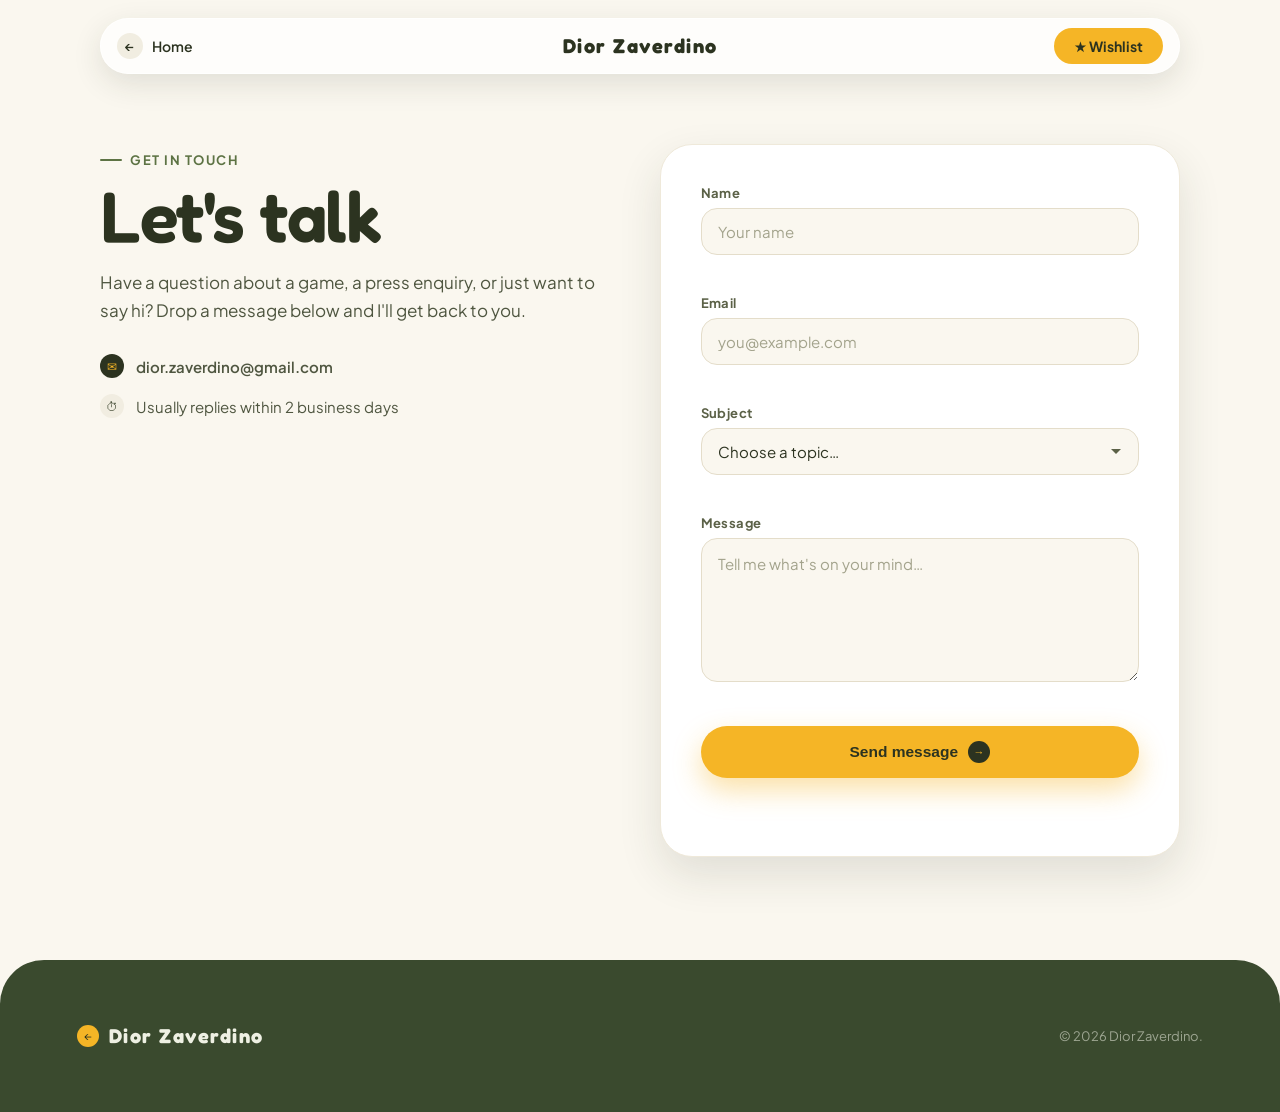
==== pages/contactpage.html @ ed62181d "Add files via upload" ====
<!DOCTYPE html>
<html>

<head>
  <meta charset="utf-8">
  <meta name="viewport" content="width=device-width, initial-scale=1">

  <link rel="preconnect" href="https://fonts.googleapis.com">
  <link rel="preconnect" href="https://fonts.gstatic.com" crossorigin>
  <link href="https://fonts.googleapis.com/css2?family=Fredoka:wght@400;500;600;700&family=Plus+Jakarta+Sans:wght@400;500;600;700&display=swap" rel="stylesheet">

  <link rel="stylesheet" href="../styles.css">
</head>

<body>

  <div class="wp-main">

    <!-- nav -->
    <header id="wp-navheader">
      <div id="wp-navbar">
        <a href="../index.html" class="wp-navlink-back wp-navL">
          <span class="wp-ico wp-ico--26 wp-ico--light">←</span>
          Home
        </a>
        <a href="../index.html" id="wp-logo">
          <span class="wp-wordmark">Dior Zaverdino</span>
        </a>
        <a href="#" class="wp-btn wp-btn--yellow wp-cta-navwish wp-navR">★
          Wishlist</a>
      </div>
    </header>

    <!-- contact form -->
    <section class="wp-contact">
      <div class="wp-contact-grid">

        <!-- intro column -->
        <div class="wp-contact-intro">
          <span class="wp-eyebrow"><span class="wp-eyebrow-dash"></span>GET IN TOUCH</span>
          <h1 class="wp-heading wp-contact-title">Let's talk</h1>
          <p class="wp-contact-lead">
            Have a question about a game, a press enquiry, or just want to say hi?
            Drop a message below and I'll get back to you.
          </p>

          <ul class="wp-contact-points">
            <li class="wp-contact-point">
              <span class="wp-ico wp-ico--24 wp-ico--dark">✉</span>
              <a href="mailto:dior.zaverdino@gmail.com">dior.zaverdino@gmail.com</a>
            </li>
            <li class="wp-contact-point">
              <span class="wp-ico wp-ico--24 wp-ico--light">⏱</span>
              <span>Usually replies within 2 business days</span>
            </li>
          </ul>
        </div>

        <!-- form column -->
        <form class="wp-contact-card" id="wp-contact-form" novalidate>
          <div class="wp-field">
            <label class="wp-label" for="wp-name">Name</label>
            <input class="wp-input" id="wp-name" name="name" type="text" placeholder="Your name"
              autocomplete="name" required>
            <span class="wp-error" data-error-for="name"></span>
          </div>

          <div class="wp-field">
            <label class="wp-label" for="wp-email">Email</label>
            <input class="wp-input" id="wp-email" name="email" type="email" placeholder="you@example.com"
              autocomplete="email" required>
            <span class="wp-error" data-error-for="email"></span>
          </div>

          <div class="wp-field">
            <label class="wp-label" for="wp-subject">Subject</label>
            <select class="wp-input" id="wp-subject" name="subject" required>
              <option value="" disabled selected>Choose a topic…</option>
              <option value="general">General question</option>
              <option value="press">Press / media</option>
              <option value="support">Game support</option>
              <option value="business">Business / partnership</option>
            </select>
            <span class="wp-error" data-error-for="subject"></span>
          </div>

          <div class="wp-field">
            <label class="wp-label" for="wp-message">Message</label>
            <textarea class="wp-input wp-textarea" id="wp-message" name="message" rows="5"
              placeholder="Tell me what's on your mind…" required></textarea>
            <span class="wp-error" data-error-for="message"></span>
          </div>

          <button class="wp-btn wp-btn--yellow wp-contact-submit" type="submit">
            Send message
            <span class="wp-ico wp-ico--22 wp-ico--dark">→</span>
          </button>

          <p class="wp-contact-status" id="wp-contact-status" role="status" aria-live="polite"></p>
        </form>

      </div>
    </section>


    <!-- footer -->
    <footer class="wp-game-footer">
      <a href="../index.html" class="wp-game-footer-back">
        <span class="wp-ico wp-ico--22 wp-ico--yellow">←</span>
        <span class="wp-wordmark">
          Dior Zaverdino
        </span>
      </a>
      <span class="wp-game-copyright">© 2026 Dior Zaverdino.</span>
    </footer>

  </div>

  <script src="../scripts/contact.js"></script>

</body>

</html>
---- styles.css ----
/*---Tokens---*/
:root {
    /* shared horizontal page gutter, used across every section */
    --wp-gutter: clamp(24px, 6vw, 84px);
}


/*---Page---*/
* {
    box-sizing: border-box;
}
html, body {
    margin: 0;
    padding: 0;
}
body {
    background: #efe9da;
}

#wp-main,
.wp-main {
    position: relative;
    background: #faf7ef;
    color: #2c3320;
    font-family: 'Plus Jakarta Sans', sans-serif;
    overflow-x: hidden;
    min-height: 100vh;
}
.wp-reveal {
    opacity: 0;
    transform: translateY(30px);
    animation: wprise .85s cubic-bezier(.2, .7, .3, 1) both;
}
.wp-reveal.wp-in {
    opacity: 1;
    transform: translateY(0);
}

@keyframes wprise {
    0% { opacity: 0; transform: translateY(30px); }
    100% { opacity: 1; transform: translateY(0); }
}



/*=================================================================
  Reusable components (shared by both pages)
=================================================================*/

/*---Brand: wordmark + concentric "target" logo mark---*/
.wp-wordmark {
    font-family: 'Fredoka', sans-serif;
    font-weight: 700;
    font-size: 20px;
    letter-spacing: 1.5px;
}
/* Fredoka display type for headings & big numbers */
.wp-heading {
    font-family: 'Fredoka', sans-serif;
    font-weight: 600;
}

/*---Section eyebrow label (dash + caption)---*/
.wp-eyebrow {
    display: inline-flex;
    align-items: center;
    gap: 8px;
    color: #5d7344;
    font-size: 13px;
    font-weight: 700;
    letter-spacing: 1.5px;
    margin-bottom: 14px;
}
.wp-eyebrow-dash {
    width: 22px;
    height: 2px;
    background: #5d7344;
    border-radius: 2px;
}

/*---Pill buttons---*/
.wp-btn {
    display: inline-flex;
    align-items: center;
    gap: 10px;
    text-decoration: none;
    font-weight: 600;
    border-radius: 999px;
}
.wp-btn--dark   { background: #2c3320; color: #fdfbf3; }
.wp-btn--yellow { background: #f5b526; color: #2c3320; }
.wp-btn--glass  { background: rgba(255,255,255,.85); color: #2c3320; }

/* outlined pill ("View all") */
.wp-btn-outline {
    display: inline-flex;
    align-items: center;
    text-decoration: none;
    color: #2c3320;
    font-weight: 600;
    font-size: 14px;
    border: 1.5px solid #d8d2c0;
    padding: 11px 20px;
    border-radius: 999px;
    transition: background .16s ease;
}
.wp-btn-outline:hover {
    background: #f1ede1;
}

/* per-button sizing built on .wp-btn */
.wp-cta-about    { padding: 14px 26px; font-size: 15px; transition: transform .18s ease; }
.wp-cta-about:hover { transform: translateY(-3px); }
.wp-cta-wishlist { padding: 16px 28px; font-weight: 700; font-size: 15.5px; box-shadow: 0 12px 28px rgba(44,51,32,.3); }
.wp-cta-trailer  { gap: 9px; padding: 15px 24px; font-size: 15px; }
.wp-cta-navwish  { padding: 9px 20px; font-weight: 700; font-size: 14px; }
/* full-width buy button keeps its own block layout */
.wp-cta-buy {
    display: flex;
    align-items: center;
    justify-content: center;
    gap: 9px;
    text-decoration: none;
    background: #f5b526;
    color: #2c3320;
    padding: 15px;
    margin-top: 22px;
    font-weight: 700;
    font-size: 15px;
    border-radius: 999px;
    box-shadow: 0 10px 24px rgba(245,181,38,.4);
}

/*---Small round icon badge (arrows / play glyphs)---*/
.wp-ico {
    display: inline-flex;
    align-items: center;
    justify-content: center;
    border-radius: 50%;
}
.wp-ico--yellow { background: #f5b526; color: #2c3320; }
.wp-ico--dark   { background: #2c3320; color: #f5b526; }
.wp-ico--light  { background: #f1ede1; }
.wp-ico--ring   { border: 1.5px solid rgba(253,251,243,.7); }
.wp-ico--22 { width: 22px; height: 22px; font-size: 11px; }
.wp-ico--24 { width: 24px; height: 24px; font-size: 12px; }
.wp-ico--26 { width: 26px; height: 26px; font-size: 13px; }


/*=================================================================
  Hero (home page)
=================================================================*/

#wp-hero {
    position: sticky;
    top: 0;
    height: 100vh;
    min-height: 620px;
    overflow: hidden;
    z-index: 1;
    display: flex;
    flex-direction: column;
    justify-content: flex-end;
}

#wp-hero-bg {
    position: absolute;
    inset: -5% -5% -5% -5%;
    background-image: url('assets/hero-archer.png');
    background-size: cover;
    background-position: 72% center;
    will-change: transform;
    transform: scale(1.06);
}

/* legibility scrims */
.wp-hero-scrim {
    position: absolute;
    inset: 0;
    background: linear-gradient(105deg, rgba(60,71,44,.62) 0%, rgba(60,71,44,.28) 34%, rgba(60,71,44,0) 60%);
}
.wp-hero-scrim-btm {
    position: absolute;
    left: 0;
    right: 0;
    bottom: 0;
    height: 48%;
    background: linear-gradient(to top, rgba(52,62,38,.66), rgba(52,62,38,0));
}

#wp-hero-text {
    position: relative;
    z-index: 2;
    padding: 0 var(--wp-gutter) clamp(100px, 9vh, 110px);
    max-width: 760px;
    will-change: transform, opacity;
}
.wp-hero-textin {
    animation-delay: .25s;
    animation: wprise .85s cubic-bezier(.2, .7, .3, 1) both;
}
.wp-herotext1 {
    display: inline-flex;
    align-items: center;
    gap: 9px;
    background: rgba(255,255,255,.18);
    border: 1px solid rgba(255,255,255,.35);
    backdrop-filter: blur(6px);
    -webkit-backdrop-filter: blur(6px);
    color: #fdfbf3;
    font-size: 12.5px;
    font-weight: 600;
    letter-spacing: 1.5px;
    padding: 7px 15px;
    border-radius: 999px;
    margin-bottom: 22px;
}
#wp-herodot {
    width: 7px;
    height: 7px;
    border-radius: 50%;
    background: #f5b526;
    box-shadow: 0 0 0 4px rgba(245,181,38,.3);
}
#wp-hero h1 {
    animation-delay: .4s;
    font-family: 'Fredoka', sans-serif;
    font-weight: 600;
    font-size: clamp(48px, 7.4vw, 102px);
    line-height: .95;
    margin: 0 0 22px;
    color: #fdfbf3;
    text-shadow: 0 2px 30px rgba(40,48,28,.35);
    letter-spacing: -1px;
}
#wp-hero p {
    animation-delay: .55s;
    margin: 0 0 30px;
    max-width: 440px;
    font-size: 17px;
    line-height: 1.55;
    color: rgba(253,251,243,.9);
    text-shadow: 0 1px 12px rgba(40,48,28,.4);
}

.wp-hero-buttons {
    display: flex;
    align-items: center;
    gap: 14px;
    flex-wrap: wrap;
    animation-delay: .7s;
}
#wp-hero-button1 {
    display: inline-flex;
    align-items: center;
    gap: 11px;
    background: #f5b526;
    color: #2c3320;
    text-decoration: none;
    padding: 16px 28px;
    font-weight: 700;
    font-size: 15.5px;
    border-radius: 999px;
    box-shadow: 0 10px 26px rgba(245,181,38,.45);
    transition: transform .18s ease, box-shadow .18s ease;
}
#wp-hero-button1:hover {
    transform: translateY(-3px);
    box-shadow: 0 16px 34px rgba(245,181,38,.55);
}
#wp-hero-button1::selection {
    color: #2c3320;
    border-radius: 999px;
    background: #f5b526;
}
#wp-hero-button2 {
    display: inline-flex;
    align-items: center;
    gap: 9px;
    background: rgba(255,255,255,.14);
    border: 1.5px solid rgba(255,255,255,.55);
    color: #fdfbf3;
    text-decoration: none;
    padding: 15px 24px;
    font-weight: 600;
    font-size: 15px;
    border-radius: 999px;
    backdrop-filter: blur(6px);
    -webkit-backdrop-filter: blur(6px);
    transition: background .18s ease;
}
#wp-hero-button2:hover {
    background: rgba(255,255,255,.26);
}
#wp-hero-button2::selection {
    color: #fdfbf3;
    border-radius: 999px;
    background: rgba(255,255,255,.55);
}

#wp-hero-scrollprompt {
    position: absolute;
    bottom: 36px;
    left: 50%;
    transform: translateX(-50%);
    display: flex;
    flex-direction: column;
    align-items: center;
    gap: 6px;
    color: rgba(253,251,243,.85);
    font-size: 11px;
    font-weight: 600;
    letter-spacing: 2px;
    animation: wpbob 1.9s ease-in-out infinite;
}


/*=================================================================
  Header capsule / nav (shared by both pages)
=================================================================*/
#wp-navheader {
    position: fixed;
    top: 18px;
    left: 50%;
    transform: translateX(-50%);
    z-index: 40;
    width: min(1080px, calc(100% - 28px));
    animation: wpdrop .7s cubic-bezier(.2,.7,.3,1) .15s both;
}
#wp-navbar {
    display: grid;
    grid-template-columns: 1fr auto 1fr;
    align-items: center;
    gap: 16px;
    background: rgba(255,255,255,.72);
    backdrop-filter: blur(14px);
    -webkit-backdrop-filter: blur(14px);
    border: 1px solid rgba(255,255,255,.7);
    border-radius: 28px;
    padding: 9px 16px;
    box-shadow: 0 10px 30px rgba(44,51,32,.12);
}
#wp-logo {
    display: flex;
    align-items: center;
    gap: 10px;
    justify-self: center;
    text-decoration: none;
    color: #2c3320;
}
.wp-nav{
    display: flex;
    align-items: center;
    gap: 6px;
}
.wp-navL {
    justify-self: start;
}
.wp-navR {
    justify-self: end;
}
.wp-navbutton {
    text-decoration: none;
    color: #5b6147;
    font-size: 14px;
    font-weight: 600;
    padding: 8px 16px;
    border-radius: 999px;
}
.wp-navbutton:hover {
    background: #f1ede1;
    color: #2c3320;
}
.wp-navbutton::selection {
    color: #2c3320;
    border-radius: 999px;
    background: #f5b526;
}
/* game-page nav: "All games" back link */
.wp-navlink-back {
    display: inline-flex;
    align-items: center;
    gap: 9px;
    text-decoration: none;
    color: #2c3320;
    font-size: 14px;
    font-weight: 600;
}


/*=================================================================
  Games section + cards (home page)
=================================================================*/
/*---Horizontal scroller (games + screenshots)---*/
.wp-scroll {
    display: flex;
    overflow-x: auto;
}
.wp-scroll::-webkit-scrollbar {
    height: 0;
}
.wp-games-scroller {
    gap: 24px;
    padding: 16px var(--wp-gutter) 28px;
    cursor: grab;
    user-select: none;
}
.wp-games-scroller-inner {
    display: flex;
    gap: 24px;
    padding: 16px var(--wp-gutter) 28px;
    cursor: grab;
    user-select: none;
    -webkit-user-drag: none;
}
/* while actively dragging the row, show the grabbing cursor */
.wp-games-scroller-inner.is-grabbing {
    cursor: grabbing;
}

#wp-games {
    position: relative;
    z-index: 2;
    margin-top: -8vh;
    background: #faf7ef;
    border-radius: 44px 44px 0 0;
    box-shadow: 0 -22px 50px rgba(44,51,32,.16);
    padding: 14px 0 96px;
}
#wp-games-bar {
    width: 56px;
    height: 5px;
    background: #d8d2c0;
    border-radius: 999px;
    margin: 16px auto 0;
}
#wp-games h2 {
    font-family: 'Fredoka', sans-serif;
    font-weight: 600;
    font-size: clamp(40px, 5.5vw, 68px);
    line-height: .92;
    margin: 0;
    letter-spacing: -1px;
}

.wp-games-head {
    display: flex;
    align-items: flex-end;
    justify-content: space-between;
    gap: 20px;
    padding: 34px var(--wp-gutter) 22px;
    flex-wrap: wrap;
}
.wp-games-head-right {
    display: flex;
    align-items: center;
    gap: 14px;
}
.wp-games-meta {
    font-size: 13px;
    color: #8a8a72;
    font-weight: 500;
}

/* game card */
.wp-card {
    flex: 0 0 348px;
    text-decoration: none;
    color: #2c3320;
    background: #ffffff;
    border-radius: 28px;
    display: flex;
    flex-direction: column;
    overflow: hidden;
    box-shadow: 0 14px 34px rgba(44,51,32,.1);
    border: 1px solid #efe9da;
    transition: transform .22s cubic-bezier(.2,.7,.3,1), box-shadow .22s ease;
}
.wp-card:hover {
    transform: translateY(-7px);
    box-shadow: 0 26px 50px rgba(44,51,32,.18);
}
.wp-card-link {
    text-decoration: none;
    user-select: none;
    -webkit-user-drag: none;
}
.wp-card-art {
    position: relative;
    aspect-ratio: 16 / 10.5;

    background: rgb(68, 149, 68);
    background-size: cover;
    background-position: center center;
    background-repeat: no-repeat;
    background-attachment: fixed;

    display: flex;
    align-items: flex-end;
    padding: 16px;
    overflow: hidden;
}
.wp-card-tag {
    position: relative;
    font-size: 11.5px;
    font-weight: 700;
    letter-spacing: 1px;
    color: #2c3320;
    background: rgba(255,255,255,.82);
    backdrop-filter: blur(4px);
    -webkit-backdrop-filter: blur(4px);
    padding: 6px 12px;
    border-radius: 999px;
}
.wp-card-body {
    padding: 20px 22px 22px;
    display: flex;
    flex-direction: column;
    gap: 9px;
    flex: 1;
}
.wp-card-title {
    font-size: 21px;
    letter-spacing: -.3px;
}
.wp-card-desc {
    margin: 0;
    font-size: 14px;
    line-height: 1.55;
    color: #6b7355;
    flex: 1;
}
.wp-card-foot {
    display: flex;
    align-items: center;
    justify-content: space-between;
    margin-top: 8px;
    padding-top: 15px;
    border-top: 1px solid #f0ece0;
}
.wp-card-year {
    font-size: 13px;
    color: #a3a38c;
    font-weight: 600;
}
.wp-card-cta {
    display: inline-flex;
    align-items: center;
    gap: 7px;
    font-size: 13.5px;
    font-weight: 700;
    color: #c98a06;
}


/*=================================================================
  About section (home page)
=================================================================*/
.wp-about-wrap {
    margin-top: 78px;
    padding: 0 var(--wp-gutter);
}
#wp-about-grid {
    background: #eef0e3;
    border-radius: 40px;
    padding: clamp(34px, 5vw, 64px);
    display: grid;
    grid-template-columns: 1.35fr 1fr;
    gap: clamp(32px, 5vw, 64px);
    align-items: center;
}
.wp-about-title {
    font-size: clamp(34px, 4.4vw, 56px);
    line-height: 1;
    margin: 0px;
    letter-spacing: -1px;
}
.wp-about-lead {
    margin: 18px 0 16px;
    font-size: 17px;
    line-height: 1.65;
    color: #4f5640;
    max-width: 52ch;
}
.wp-about-text {
    margin: 0 0 28px;
    font-size: 16px;
    line-height: 1.65;
    color: #6b7355;
    max-width: 52ch;
}
.wp-about-col {
    display: flex;
    flex-direction: column;
    gap: 16px;
}
#wp-about-photo {
    aspect-ratio: 4 / 3;
    border-radius: 28px;
    overflow: hidden;
    background: url('assets/aboutphoto.jpg') no-repeat center center;
    background-size: cover;
    display: flex;
    align-items: center;
    justify-content: center;
    position: relative;
    box-shadow: 0 16px 36px rgba(95,118,72,.28);
}
.wp-about-emoji {
    font-family: 'Fredoka', sans-serif;
    font-size: 56px;
}
.wp-stat-row {
    display: flex;
    gap: 16px;
}
.wp-stat {
    flex: 1;
    background: #fff;
    border-radius: 22px;
    padding: 18px 20px;
    box-shadow: 0 10px 24px rgba(44,51,32,.08);
}
.wp-stat-num {
    font-size: 38px;
    line-height: 1;
}
.wp-stat-num--amber { color: #c98a06; }
.wp-stat-num--green { color: #5d7344; }
.wp-stat-label {
    font-size: 12.5px;
    font-weight: 600;
    color: #8a8a72;
    margin-top: 4px;
    letter-spacing: .5px;
}


/*=================================================================
  Footer (home page)
=================================================================*/
.wp-footer {
    position: relative;
    z-index: 2;
    background: #3a4a2e;
    color: #eef0e3;
    border-radius: 44px 44px 0 0;
    margin-top: -28px;
    padding: clamp(48px, 6vw, 80px) var(--wp-gutter) 40px;
}
.wp-footer-top {
    display: flex;
    align-items: flex-start;
    justify-content: space-between;
    gap: 32px;
    flex-wrap: wrap;
    padding-bottom: 40px;
    border-bottom: 1px solid rgba(255,255,255,.14);
}
.wp-footer-brand {
    max-width: 320px;
}
.wp-footer-logo {
    display: flex;
    align-items: center;
    gap: 10px;
    margin-bottom: 14px;
}
.wp-footer-tag {
    margin: 0;
    font-size: 14px;
    line-height: 1.6;
    color: rgba(238,240,227,.7);
}
.wp-footer-cols {
    display: flex;
    gap: clamp(36px, 6vw, 80px);
    flex-wrap: wrap;
}
.wp-footer-col {
    display: flex;
    flex-direction: column;
    gap: 11px;
}
.wp-footer-coltitle {
    font-size: 12px;
    font-weight: 700;
    letter-spacing: 1.5px;
    color: #aebd8f;
    margin-bottom: 3px;
}
.wp-footer-link {
    text-decoration: none;
    color: rgba(238,240,227,.85);
    font-size: 14.5px;
}
.wp-footer-bottom {
    display: flex;
    align-items: center;
    justify-content: space-between;
    gap: 16px;
    flex-wrap: wrap;
    padding-top: 24px;
    font-size: 13px;
    color: rgba(238,240,227,.55);
}
.wp-footer-legal {
    display: flex;
    gap: 22px;
}
.wp-footer-legal a {
    color: rgba(238,240,227,.55);
    text-decoration: none;
}
.wp-footer-link:hover,
.wp-footer-legal a:hover {
    color: #f5b526;
}


/*=================================================================
  Game detail page (pagegame.html)
=================================================================*/

/* entrance animation for hero items */
.wp-hero-in {
    animation: wprise .85s cubic-bezier(.2, .7, .3, 1) both;
}
.wp-delay-1 { animation-delay: .25s; }
.wp-delay-2 { animation-delay: .4s; }
.wp-delay-3 { animation-delay: .55s; }

/* hero */
.wp-game-hero {
    position: relative;
    height: 74vh;
    min-height: 460px;
    overflow: hidden;
    display: flex;
    flex-direction: column;
    justify-content: flex-end;
    background: var(--art);
}
/* parallax background layer — translated on scroll by pagegame.js.
   Mirrors #wp-hero-bg: oversized + scaled so the translate never reveals edges */
#wp-game-hero-bg {
    position: absolute;
    inset: -5% -5% -5% -5%;
    background-size: cover;
    background-position: center;
    background-repeat: no-repeat;
    will-change: transform;
    transform: scale(1.06);
}
.wp-game-hero-scrim {
    position: absolute;
    left: 0;
    right: 0;
    bottom: 0;
    height: 70%;
    background: linear-gradient(to top, rgba(44,51,32,.55), rgba(44,51,32,0));
}
.wp-game-hero-inner {
    position: relative;
    z-index: 2;
    padding: 0 var(--wp-gutter) clamp(40px, 6vh, 64px);
    max-width: 860px;
}
.wp-game-badge {
    display: inline-flex;
    align-items: center;
    gap: 9px;
    background: rgba(255,255,255,.85);
    color: #2c3320;
    font-size: 12.5px;
    font-weight: 700;
    letter-spacing: 1px;
    padding: 7px 15px;
    border-radius: 999px;
    margin-bottom: 18px;
}
.wp-game-title {
    font-size: clamp(48px, 8vw, 96px);
    line-height: .94;
    margin: 0 0 22px;
    color: #fdfbf3;
    letter-spacing: -1.5px;
    text-shadow: 0 2px 26px rgba(40,48,28,.3);
}
.wp-game-actions {
    display: flex;
    align-items: center;
    gap: 14px;
    flex-wrap: wrap;
}

/* overview + details grid */
#wp-detail-grid {
    display: grid;
    grid-template-columns: 1.7fr 1fr;
    gap: clamp(28px, 4vw, 56px);
    padding: clamp(44px, 6vw, 72px) var(--wp-gutter);
    align-items: start;
}
.wp-game-lead {
    font-size: 19px;
    line-height: 1.65;
    margin: 0 0 18px;
    max-width: 56ch;
    color: #3c4430;
}
.wp-game-text {
    font-size: 16px;
    line-height: 1.7;
    margin: 0;
    color: #6b7355;
    max-width: 56ch;
}
.wp-feature-row {
    display: flex;
    gap: 12px;
    flex-wrap: wrap;
    margin-top: 28px;
}
.wp-feature {
    background: #eef0e3;
    color: #4f5640;
    font-size: 13.5px;
    font-weight: 600;
    padding: 10px 18px;
    border-radius: 999px;
}
.wp-detail-card {
    background: #fff;
    border-radius: 28px;
    padding: 26px 26px 28px;
    box-shadow: 0 16px 38px rgba(44,51,32,.1);
    border: 1px solid #efe9da;
}
.wp-detail-title {
    font-size: 12.5px;
    font-weight: 700;
    letter-spacing: 1.5px;
    color: #a3a38c;
    margin-bottom: 18px;
}
.wp-detail-row {
    display: flex;
    justify-content: space-between;
    gap: 12px;
    padding: 12px 0;
    border-bottom: 1px solid #f0ece0;
    font-size: 14.5px;
}
.wp-detail-k { color: #8a8a72; }
.wp-detail-v { font-weight: 700; text-align: right; }

/* screenshots */
.wp-shots-section {
    padding: 8px 0 clamp(56px, 7vw, 88px);
}
.wp-shots-head {
    margin-bottom: 0;
    padding: 0 var(--wp-gutter) 18px;
}
.wp-shots-scroll {
    gap: 18px;
    padding: 0 var(--wp-gutter) 22px;
    scroll-snap-type: x mandatory;
}
.wp-shot {
    scroll-snap-align: start;
    flex: 0 0 min(520px, 80vw);
    aspect-ratio: 16 / 9;
    border-radius: 24px;
    background: var(--shot);
    position: relative;
    overflow: hidden;
    box-shadow: 0 14px 32px rgba(44,51,32,.12);
}

/* footer */
.wp-game-footer {
    background: #3a4a2e;
    color: #eef0e3;
    border-radius: 44px 44px 0 0;
    padding: clamp(40px, 5vw, 64px) var(--wp-gutter);
    display: flex;
    align-items: center;
    justify-content: space-between;
    flex-wrap: wrap;
    gap: 16px;
}
.wp-game-footer-back {
    display: flex;
    align-items: center;
    gap: 10px;
    text-decoration: none;
    color: #eef0e3;
}
.wp-game-copyright {
    font-size: 13px;
    color: rgba(238,240,227,.55);
}


/*=================================================================
  Contact page (contactpage.html)
=================================================================*/
.wp-contact {
    padding: clamp(120px, 16vh, 168px) var(--wp-gutter) clamp(64px, 8vw, 104px);
}
.wp-contact-grid {
    display: grid;
    grid-template-columns: 1fr 1.05fr;
    gap: clamp(36px, 5vw, 72px);
    align-items: start;
    max-width: 1080px;
    margin: 0 auto;
}

/* intro column */
.wp-contact-title {
    font-size: clamp(40px, 5.6vw, 72px);
    line-height: .95;
    margin: 0 0 18px;
    letter-spacing: -1.5px;
}
.wp-contact-lead {
    margin: 0 0 30px;
    font-size: 17px;
    line-height: 1.65;
    color: #4f5640;
    max-width: 46ch;
}
.wp-contact-points {
    list-style: none;
    margin: 0;
    padding: 0;
    display: flex;
    flex-direction: column;
    gap: 16px;
}
.wp-contact-point {
    display: flex;
    align-items: center;
    gap: 12px;
    font-size: 15px;
    color: #4f5640;
}
.wp-contact-point a {
    color: #4f5640;
    text-decoration: none;
    font-weight: 600;
}
.wp-contact-point a:hover {
    color: #c98a06;
}

/* form card */
.wp-contact-card {
    background: #fff;
    border-radius: 32px;
    padding: clamp(26px, 3.4vw, 40px);
    box-shadow: 0 18px 44px rgba(44,51,32,.12);
    border: 1px solid #efe9da;
    display: flex;
    flex-direction: column;
    gap: 18px;
}
.wp-field {
    display: flex;
    flex-direction: column;
    gap: 7px;
}
.wp-label {
    font-size: 13px;
    font-weight: 700;
    letter-spacing: .4px;
    color: #5b6147;
}
.wp-input {
    font-family: inherit;
    font-size: 15px;
    color: #2c3320;
    background: #faf7ef;
    border: 1.5px solid #e4ddca;
    border-radius: 16px;
    padding: 13px 16px;
    width: 100%;
    transition: border-color .16s ease, box-shadow .16s ease, background .16s ease;
}
.wp-input::placeholder {
    color: #a3a38c;
}
.wp-input:focus {
    outline: none;
    background: #fff;
    border-color: #f5b526;
    box-shadow: 0 0 0 4px rgba(245,181,38,.22);
}
.wp-textarea {
    resize: vertical;
    min-height: 120px;
    line-height: 1.55;
}
select.wp-input {
    appearance: none;
    -webkit-appearance: none;
    background-image: url("data:image/svg+xml,%3Csvg xmlns='http://www.w3.org/2000/svg' width='12' height='8' viewBox='0 0 12 8'%3E%3Cpath fill='%235b6147' d='M1 1l5 5 5-5'/%3E%3C/svg%3E");
    background-repeat: no-repeat;
    background-position: right 16px center;
    padding-right: 40px;
    cursor: pointer;
}
.wp-input--invalid {
    border-color: #cf5a3a;
    background: #fff;
}
.wp-input--invalid:focus {
    border-color: #cf5a3a;
    box-shadow: 0 0 0 4px rgba(207,90,58,.18);
}
.wp-error {
    min-height: 15px;
    font-size: 12.5px;
    font-weight: 600;
    color: #cf5a3a;
}
.wp-contact-submit {
    justify-content: center;
    padding: 15px 26px;
    margin-top: 4px;
    font-weight: 700;
    font-size: 15.5px;
    border: none;
    cursor: pointer;
    box-shadow: 0 12px 28px rgba(245,181,38,.4);
    transition: transform .18s ease, box-shadow .18s ease;
}
.wp-contact-submit:hover:not(:disabled) {
    transform: translateY(-2px);
    box-shadow: 0 16px 34px rgba(245,181,38,.5);
}
.wp-contact-submit:disabled {
    opacity: .7;
    cursor: default;
}
.wp-contact-status {
    margin: 2px 0 0;
    min-height: 18px;
    font-size: 14px;
    font-weight: 600;
    color: #6b7355;
}
.wp-contact-status--ok {
    color: #5d7344;
}

@media (max-width: 760px) {
    .wp-contact-grid {
        grid-template-columns: 1fr;
    }
}


/*=================================================================
  Game Library page (gamelibrary.html)
=================================================================*/
.wp-library {
    padding: clamp(120px, 16vh, 168px) var(--wp-gutter) clamp(72px, 9vw, 112px);
    max-width: 1180px;
    margin: 0 auto;
}
.wp-library-head {
    display: flex;
    align-items: flex-end;
    justify-content: space-between;
    gap: 20px;
    flex-wrap: wrap;
    margin-bottom: clamp(28px, 4vw, 44px);
}
.wp-library-title {
    font-size: clamp(40px, 5.6vw, 72px);
    line-height: .95;
    margin: 0;
    letter-spacing: -1.5px;
}

/* vertical, wrapping grid — auto-fills rows of cards */
.wp-library-grid {
    display: grid;
    grid-template-columns: repeat(auto-fill, minmax(320px, 1fr));
    gap: clamp(20px, 2.6vw, 30px);
}
/* card sizing override: the shared .wp-card is built for the horizontal
   scroller (fixed 348px), so let it fill its grid cell here instead */
.wp-library-grid .wp-card {
    flex: initial;
    width: 100%;
}
/* art is shared with the scroller (background-attachment: fixed); in a
   multi-row grid that crops oddly, so pin each card's art to itself */
.wp-library-grid .wp-card-art {
    background-attachment: scroll !important;
}


/*---Other---*/
::selection {
    background: #f5b526;
    color: #2c3320;
}

/*---Page animations---*/
@keyframes wpbob {

    0%,
    100% {
        transform: translateY(0);
    }

    50% {
        transform: translateY(6px);
    }
}
@keyframes wpfloat {

    0%,
    100% {
        transform: translateY(0) rotate(0deg);
    }

    50% {
        transform: translateY(-10px) rotate(3deg);
    }
}
@keyframes wprise {
    from {
        opacity: 0;
        transform: translateY(28px);
    }

    to {
        opacity: 1;
        transform: translateY(0);
    }
}
@keyframes wpdrop {
    from {
        opacity: 0;
        transform: translate(-50%, -16px);
    }

    to {
        opacity: 1;
        transform: translate(-50%, 0);
    }
}


/*---Media Queries---*/

@media (prefers-reduced-motion: reduce) {

    .wp-hero-in,
    .wp-reveal {
        animation: none !important;
        transition: none !important;
        opacity: 1 !important;
        transform: none !important;
    }
}

/* ---- responsive: stack columns, text on its own line ---- */
@media (max-width: 760px) {
    #wp-nav {
        display: flex !important;
        flex-wrap: wrap;
        justify-content: center;
        row-gap: 9px;
        column-gap: 12px;
    }

    #wp-nav .wp-logo {
        order: -1;
        flex-basis: 100%;
        justify-content: center;
    }

    #wp-about-grid {
        grid-template-columns: 1fr !important;
        text-align: left;
    }
}

@media (max-width: 560px) {
    #wp-about-photo {
        aspect-ratio: 16/10 !important;
    }
}
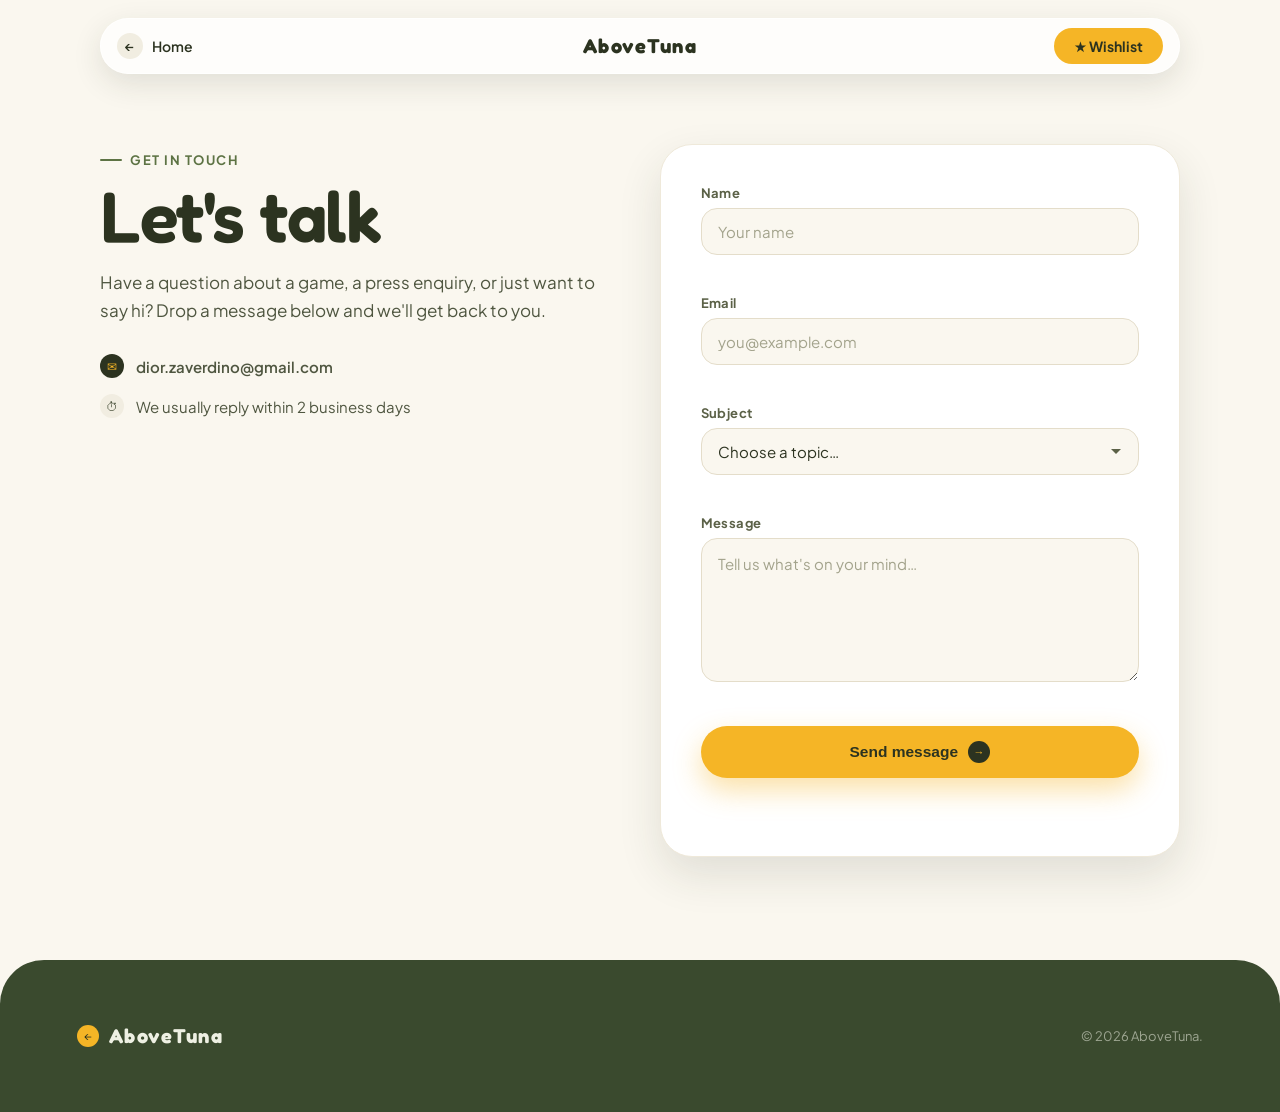
==== commit 43907411: "Rebrand as AboveTuna studio site, refresh games, and fix site issues - Rebrand from a personal portf" ====
--- a/pages/contactpage.html
+++ b/pages/contactpage.html
@@ -1,13 +1,15 @@
 <!DOCTYPE html>
-<html>
+<html lang="en">
 
 <head>
   <meta charset="utf-8">
   <meta name="viewport" content="width=device-width, initial-scale=1">
+  <title>Contact — AboveTuna</title>
+  <meta name="description" content="AboveTuna is an independent game studio from South Africa, making cosy, characterful games to play with friends.">
 
   <link rel="preconnect" href="https://fonts.googleapis.com">
   <link rel="preconnect" href="https://fonts.gstatic.com" crossorigin>
-  <link href="https://fonts.googleapis.com/css2?family=Fredoka:wght@400;500;600;700&family=Plus+Jakarta+Sans:wght@400;500;600;700&display=swap" rel="stylesheet">
+  <link href="https://fonts.googleapis.com/css2?family=Fredoka:wght@600;700&family=Plus+Jakarta+Sans:wght@400;500;600;700&display=swap" rel="stylesheet">
 
   <link rel="stylesheet" href="../styles.css">
 </head>
@@ -24,9 +26,9 @@
           Home
         </a>
         <a href="../index.html" id="wp-logo">
-          <span class="wp-wordmark">Dior Zaverdino</span>
+          <span class="wp-wordmark">AboveTuna</span>
         </a>
-        <a href="#" class="wp-btn wp-btn--yellow wp-cta-navwish wp-navR">★
+        <a href="https://store.steampowered.com/app/4974600/Hidden_in_Plain_Cake/" class="wp-btn wp-btn--yellow wp-cta-navwish wp-navR">★
           Wishlist</a>
       </div>
     </header>
@@ -41,7 +43,7 @@
           <h1 class="wp-heading wp-contact-title">Let's talk</h1>
           <p class="wp-contact-lead">
             Have a question about a game, a press enquiry, or just want to say hi?
-            Drop a message below and I'll get back to you.
+            Drop a message below and we'll get back to you.
           </p>
 
           <ul class="wp-contact-points">
@@ -51,7 +53,7 @@
             </li>
             <li class="wp-contact-point">
               <span class="wp-ico wp-ico--24 wp-ico--light">⏱</span>
-              <span>Usually replies within 2 business days</span>
+              <span>We usually reply within 2 business days</span>
             </li>
           </ul>
         </div>
@@ -87,7 +89,7 @@
           <div class="wp-field">
             <label class="wp-label" for="wp-message">Message</label>
             <textarea class="wp-input wp-textarea" id="wp-message" name="message" rows="5"
-              placeholder="Tell me what's on your mind…" required></textarea>
+              placeholder="Tell us what's on your mind…" required></textarea>
             <span class="wp-error" data-error-for="message"></span>
           </div>
 
@@ -107,11 +109,9 @@
     <footer class="wp-game-footer">
       <a href="../index.html" class="wp-game-footer-back">
         <span class="wp-ico wp-ico--22 wp-ico--yellow">←</span>
-        <span class="wp-wordmark">
-          Dior Zaverdino
-        </span>
+        <span class="wp-wordmark">AboveTuna</span>
       </a>
-      <span class="wp-game-copyright">© 2026 Dior Zaverdino.</span>
+      <span class="wp-game-copyright">© 2026 AboveTuna.</span>
     </footer>
 
   </div>
--- a/styles.css
+++ b/styles.css
@@ -32,23 +32,13 @@
     transform: translateY(30px);
     animation: wprise .85s cubic-bezier(.2, .7, .3, 1) both;
 }
-.wp-reveal.wp-in {
-    opacity: 1;
-    transform: translateY(0);
-}
-
-@keyframes wprise {
-    0% { opacity: 0; transform: translateY(30px); }
-    100% { opacity: 1; transform: translateY(0); }
-}
-
 
 
 /*=================================================================
-  Reusable components (shared by both pages)
+  Reusable components (shared by pages)
 =================================================================*/
 
-/*---Brand: wordmark + concentric "target" logo mark---*/
+/*---wordmark---*/
 .wp-wordmark {
     font-family: 'Fredoka', sans-serif;
     font-weight: 700;
@@ -167,7 +157,7 @@
 #wp-hero-bg {
     position: absolute;
     inset: -5% -5% -5% -5%;
-    background-image: url('assets/hero-archer.png');
+    background-image: url('assets/hero-archer.jpg');
     background-size: cover;
     background-position: 72% center;
     will-change: transform;
@@ -197,8 +187,8 @@
     will-change: transform, opacity;
 }
 .wp-hero-textin {
+    animation: wprise .85s cubic-bezier(.2, .7, .3, 1) both;
     animation-delay: .25s;
-    animation: wprise .85s cubic-bezier(.2, .7, .3, 1) both;
 }
 .wp-herotext1 {
     display: inline-flex;
@@ -494,7 +484,6 @@
     background-size: cover;
     background-position: center center;
     background-repeat: no-repeat;
-    background-attachment: fixed;
 
     display: flex;
     align-items: flex-end;
@@ -607,9 +596,18 @@
     position: relative;
     box-shadow: 0 16px 36px rgba(95,118,72,.28);
 }
-.wp-about-emoji {
-    font-family: 'Fredoka', sans-serif;
-    font-size: 56px;
+/* founder caption pinned to the photo's bottom-left (same pill as .wp-card-tag) */
+.wp-founder-tag {
+    position: absolute;
+    left: 14px;
+    bottom: 14px;
+    font-size: 13px;
+    color: #2c3320;
+    background: rgba(255,255,255,.85);
+    backdrop-filter: blur(4px);
+    -webkit-backdrop-filter: blur(4px);
+    padding: 7px 14px;
+    border-radius: 999px;
 }
 .wp-stat-row {
     display: flex;
@@ -740,7 +738,7 @@
     display: flex;
     flex-direction: column;
     justify-content: flex-end;
-    background: var(--art);
+    background: #2c3320;
 }
 /* parallax background layer — translated on scroll by pagegame.js.
    Mirrors #wp-hero-bg: oversized + scaled so the translate never reveals edges */
@@ -755,11 +753,12 @@
 }
 .wp-game-hero-scrim {
     position: absolute;
+    pointer-events: none;
     left: 0;
     right: 0;
     bottom: 0;
     height: 70%;
-    background: linear-gradient(to top, rgba(44,51,32,.55), rgba(44,51,32,0));
+    background: linear-gradient(to top, rgba(0, 0, 0, 0.55), rgba(0, 0, 0, 0));
 }
 .wp-game-hero-inner {
     position: relative;
@@ -816,14 +815,23 @@
     margin: 0;
     color: #6b7355;
     max-width: 56ch;
-}
-.wp-feature-row {
+    /* desc in data.js uses \n for line breaks and \n\n between paragraphs */
+    white-space: pre-line;
+}
+.wp-tags-label {
+    margin-top: 28px;
+    font-size: 12.5px;
+    font-weight: 700;
+    letter-spacing: 1.5px;
+    color: #a3a38c;
+}
+.wp-tag-row {
     display: flex;
     gap: 12px;
     flex-wrap: wrap;
-    margin-top: 28px;
-}
-.wp-feature {
+    margin-top: 14px;
+}
+.wp-tag {
     background: #eef0e3;
     color: #4f5640;
     font-size: 13.5px;
@@ -856,6 +864,21 @@
 .wp-detail-k { color: #8a8a72; }
 .wp-detail-v { font-weight: 700; text-align: right; }
 
+/* trailer */
+.wp-trailer-section {
+    padding: 0 0 clamp(44px, 6vw, 72px);
+}
+.wp-trailer {
+    display: block;
+    width: calc(100% - 2 * var(--wp-gutter));
+    max-width: 1100px;
+    margin: 0 var(--wp-gutter);
+    aspect-ratio: 16 / 9;
+    border-radius: 24px;
+    background: #2c3320;
+    box-shadow: 0 14px 32px rgba(44,51,32,.12);
+}
+
 /* screenshots */
 .wp-shots-section {
     padding: 8px 0 clamp(56px, 7vw, 88px);
@@ -868,16 +891,29 @@
     gap: 18px;
     padding: 0 var(--wp-gutter) 22px;
     scroll-snap-type: x mandatory;
+    /* snap tiles to the page gutter, not the viewport edge */
+    scroll-padding-inline: var(--wp-gutter);
 }
 .wp-shot {
     scroll-snap-align: start;
     flex: 0 0 min(520px, 80vw);
     aspect-ratio: 16 / 9;
     border-radius: 24px;
-    background: var(--shot);
+
+    background: rgb(88, 131, 88);
+    background-size: cover;
+    background-position: center center;
+    background-repeat: no-repeat;
+
     position: relative;
     overflow: hidden;
     box-shadow: 0 14px 32px rgba(44,51,32,.12);
+}
+.wp-shot img {
+    display: block;
+    width: 100%;
+    height: 100%;
+    object-fit: cover;
 }
 
 /* footer */
@@ -1091,7 +1127,7 @@
 /* vertical, wrapping grid — auto-fills rows of cards */
 .wp-library-grid {
     display: grid;
-    grid-template-columns: repeat(auto-fill, minmax(320px, 1fr));
+    grid-template-columns: repeat(auto-fill, minmax(min(320px, 100%), 1fr));
     gap: clamp(20px, 2.6vw, 30px);
 }
 /* card sizing override: the shared .wp-card is built for the horizontal
@@ -1100,11 +1136,6 @@
     flex: initial;
     width: 100%;
 }
-/* art is shared with the scroller (background-attachment: fixed); in a
-   multi-row grid that crops oddly, so pin each card's art to itself */
-.wp-library-grid .wp-card-art {
-    background-attachment: scroll !important;
-}
 
 
 /*---Other---*/
@@ -1123,17 +1154,6 @@
 
     50% {
         transform: translateY(6px);
-    }
-}
-@keyframes wpfloat {
-
-    0%,
-    100% {
-        transform: translateY(0) rotate(0deg);
-    }
-
-    50% {
-        transform: translateY(-10px) rotate(3deg);
     }
 }
 @keyframes wprise {
@@ -1175,28 +1195,29 @@
 
 /* ---- responsive: stack columns, text on its own line ---- */
 @media (max-width: 760px) {
-    #wp-nav {
-        display: flex !important;
-        flex-wrap: wrap;
-        justify-content: center;
-        row-gap: 9px;
-        column-gap: 12px;
-    }
-
-    #wp-nav .wp-logo {
-        order: -1;
-        flex-basis: 100%;
-        justify-content: center;
-    }
-
     #wp-about-grid {
         grid-template-columns: 1fr !important;
         text-align: left;
     }
+
+    #wp-detail-grid {
+        grid-template-columns: 1fr;
+    }
 }
 
 @media (max-width: 560px) {
     #wp-about-photo {
         aspect-ratio: 16/10 !important;
     }
-}
+
+    /* nav: logo gets its own row, the links/buttons share the row below */
+    #wp-navbar {
+        grid-template-columns: 1fr 1fr;
+        grid-template-areas: "logo logo" "left right";
+        row-gap: 4px;
+        padding: 8px 12px;
+    }
+    #wp-logo { grid-area: logo; }
+    .wp-navL { grid-area: left; }
+    .wp-navR { grid-area: right; }
+}
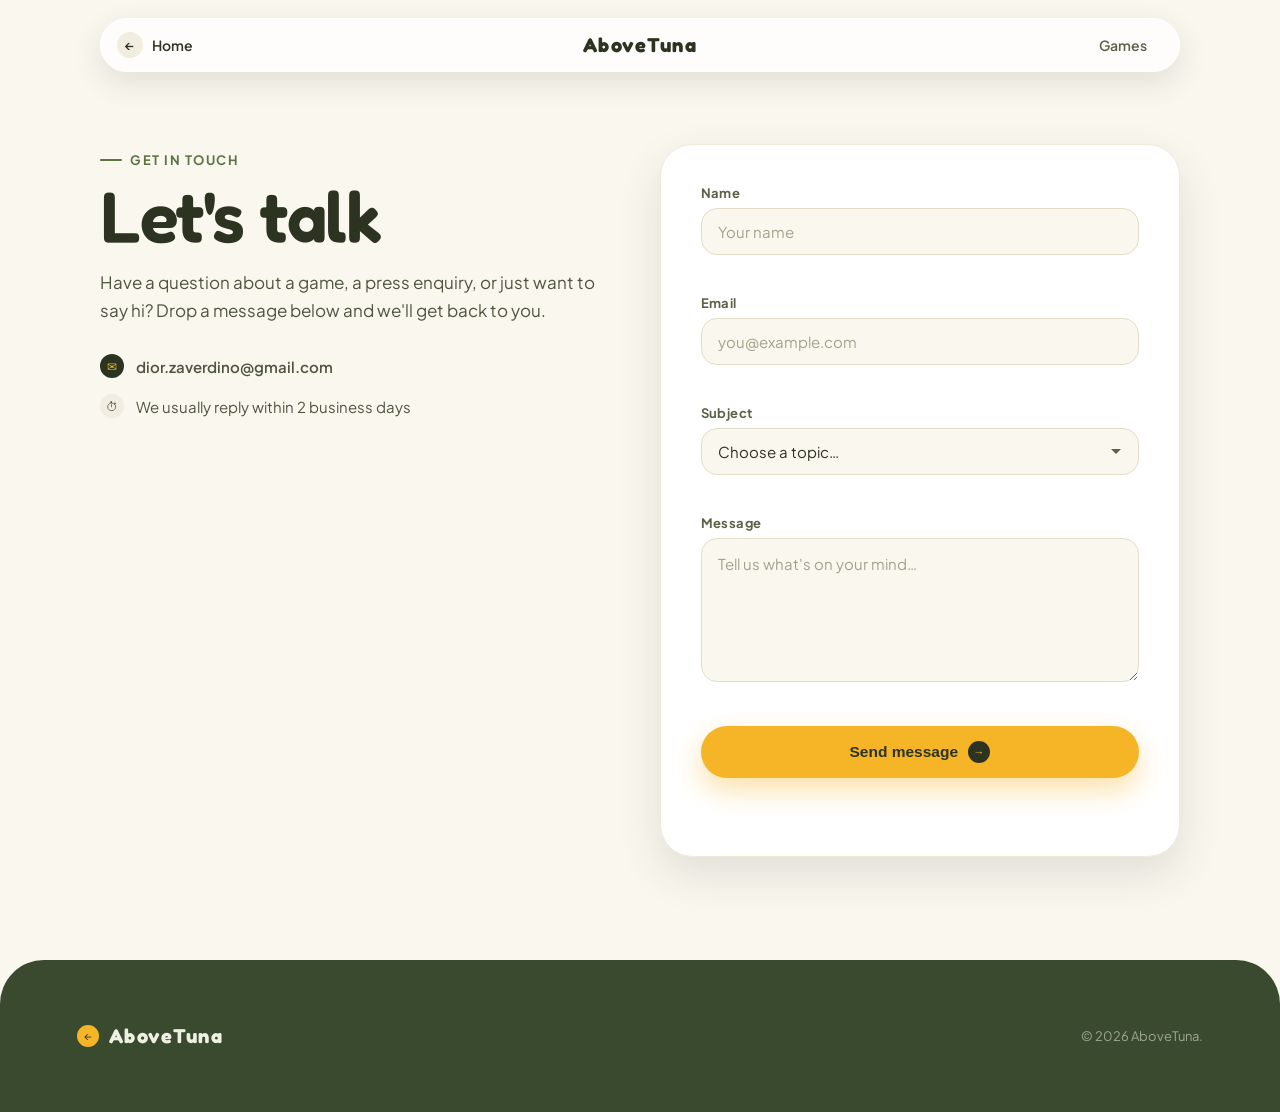
==== commit 8ae9a585: "updates" ====
--- a/pages/contactpage.html
+++ b/pages/contactpage.html
@@ -28,8 +28,9 @@
         <a href="../index.html" id="wp-logo">
           <span class="wp-wordmark">AboveTuna</span>
         </a>
-        <a href="https://store.steampowered.com/app/4974600/Hidden_in_Plain_Cake/" class="wp-btn wp-btn--yellow wp-cta-navwish wp-navR">★
-          Wishlist</a>
+        <nav class="wp-nav wp-navR">
+          <a href="gamelibrary.html" class="wp-navbutton">Games</a>
+        </nav>
       </div>
     </header>
 
--- a/styles.css
+++ b/styles.css
@@ -104,7 +104,6 @@
 .wp-cta-about:hover { transform: translateY(-3px); }
 .wp-cta-wishlist { padding: 16px 28px; font-weight: 700; font-size: 15.5px; box-shadow: 0 12px 28px rgba(44,51,32,.3); }
 .wp-cta-trailer  { gap: 9px; padding: 15px 24px; font-size: 15px; }
-.wp-cta-navwish  { padding: 9px 20px; font-weight: 700; font-size: 14px; }
 /* full-width buy button keeps its own block layout */
 .wp-cta-buy {
     display: flex;
